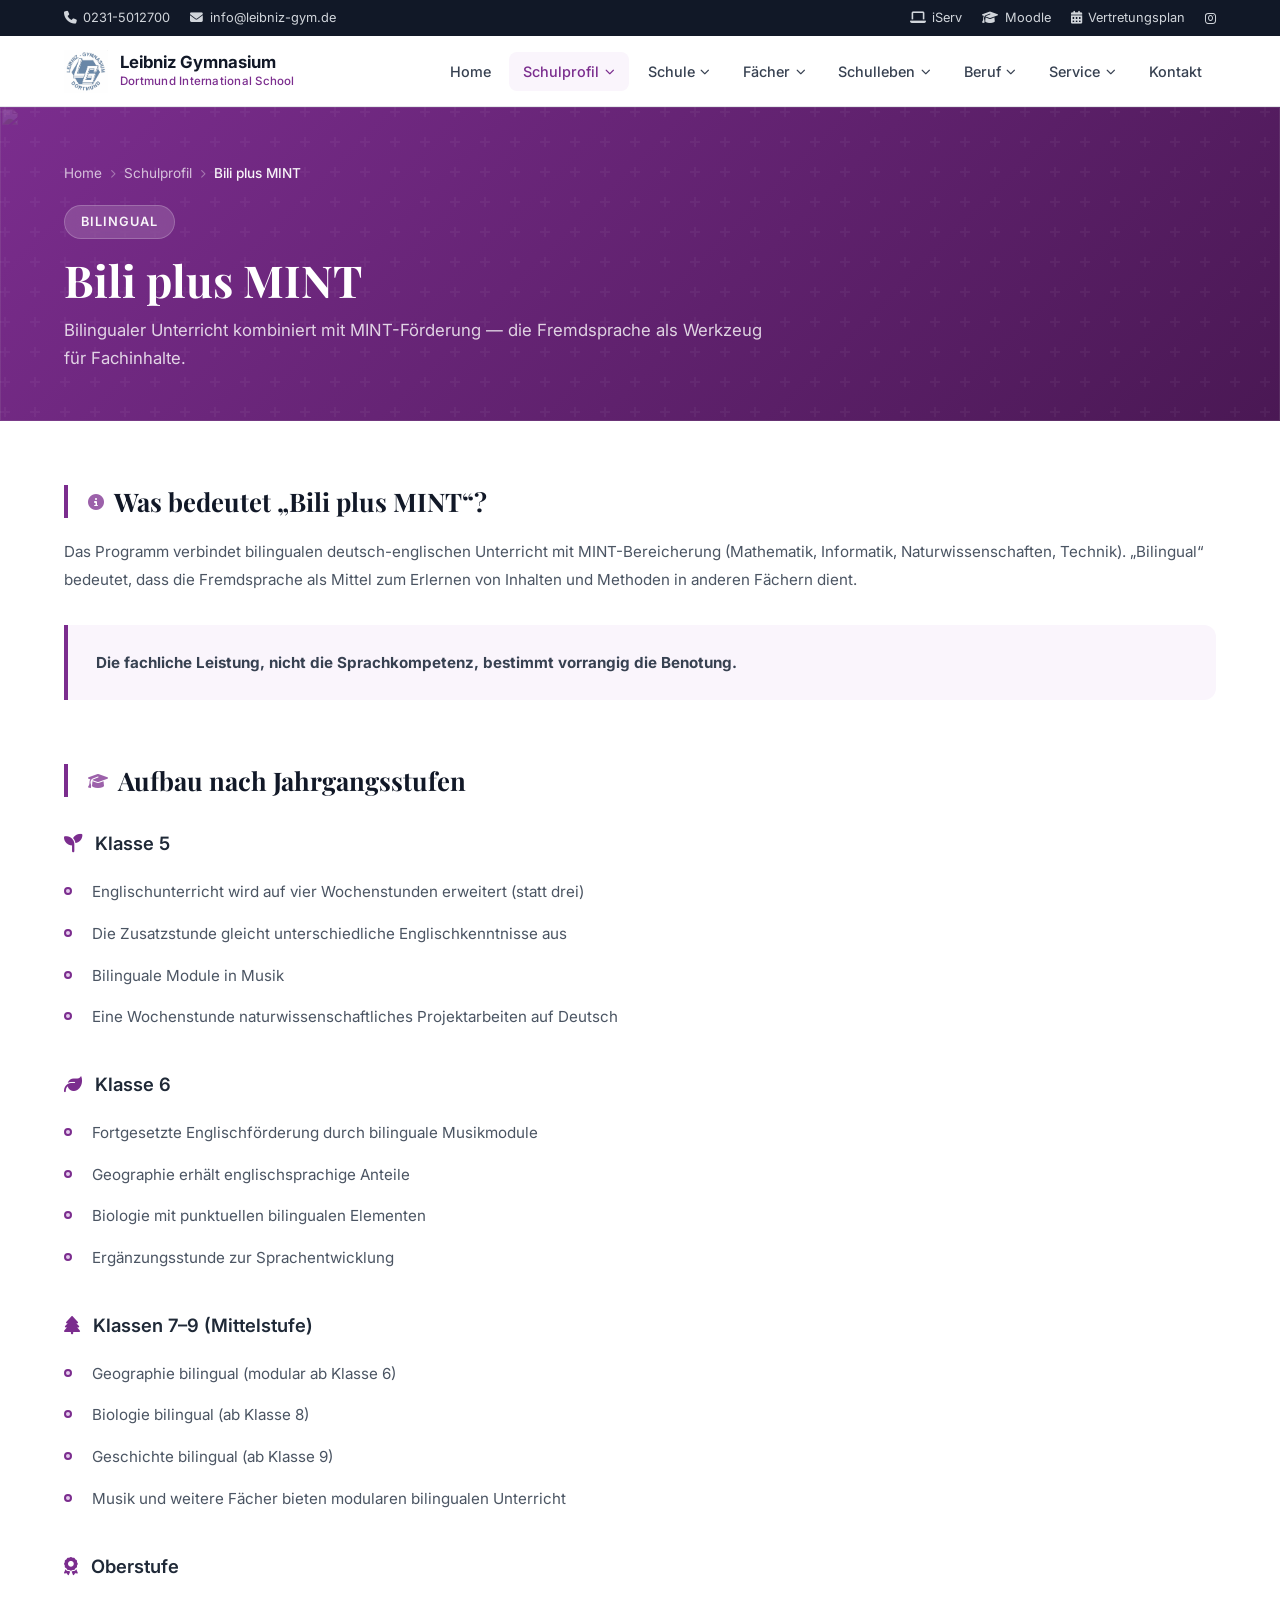
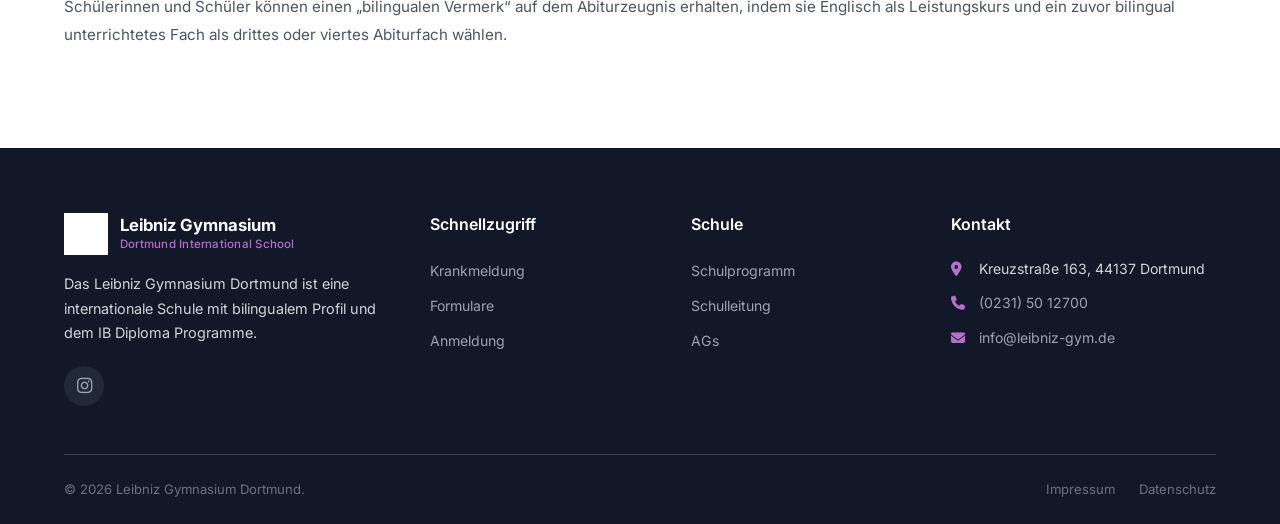
==== bili-mint.html @ 4b0d7f8d "Initial commit: Leibniz Gymnasium Dortmund website Complete school website with 12 pages, responsive" ====
<!DOCTYPE html>
<html lang="de">
<head>
    <meta charset="UTF-8">
    <meta name="viewport" content="width=device-width, initial-scale=1.0">
    <title>Bili plus MINT - Leibniz Gymnasium Dortmund</title>
    <link rel="preconnect" href="https://fonts.googleapis.com">
    <link rel="preconnect" href="https://fonts.gstatic.com" crossorigin>
    <link href="https://fonts.googleapis.com/css2?family=Inter:wght@300;400;500;600;700;800&family=Playfair+Display:wght@700&display=swap" rel="stylesheet">
    <link rel="stylesheet" href="https://cdnjs.cloudflare.com/ajax/libs/font-awesome/6.5.1/css/all.min.css">
    <link rel="stylesheet" href="css/style.css">
</head>
<body>
    <div class="top-bar"><div class="container"><div class="top-bar-content"><div class="top-bar-left"><a href="tel:02315012700"><i class="fas fa-phone"></i> 0231-5012700</a><a href="mailto:info@leibniz-gym.de"><i class="fas fa-envelope"></i> info@leibniz-gym.de</a></div><div class="top-bar-right"><a href="#" title="iServ"><i class="fas fa-laptop"></i> iServ</a><a href="#" title="Moodle"><i class="fas fa-graduation-cap"></i> Moodle</a><a href="#" title="Vertretungsplan"><i class="fas fa-calendar-alt"></i> Vertretungsplan</a><a href="https://www.instagram.com/leibnizgymdo/" target="_blank" title="Instagram"><i class="fab fa-instagram"></i></a></div></div></div></div>
    <header class="navbar" id="navbar"><div class="container"><div class="nav-content">
        <a href="index.html" class="logo"><img src="img/logo.png" alt="Leibniz Gymnasium Logo" class="logo-img"><div class="logo-text"><span class="logo-name">Leibniz Gymnasium</span><span class="logo-sub">Dortmund International School</span></div></a>
        <nav class="nav-menu" id="navMenu"><ul class="nav-list">
            <li class="nav-item"><a href="index.html" class="nav-link">Home</a></li>
            <li class="nav-item has-dropdown"><a href="schulprofil.html" class="nav-link active">Schulprofil <i class="fas fa-chevron-down"></i></a><ul class="dropdown"><li><a href="bili-mint.html">Bili plus MINT</a></li><li><a href="ib-diploma.html">IB Diploma Programme</a></li><li><a href="schulprofil.html#leitbild">Leitbild</a></li><li><a href="schulprofil.html#nawi">Naturwissenschaften</a></li></ul></li>
            <li class="nav-item has-dropdown"><a href="schule.html" class="nav-link">Schule <i class="fas fa-chevron-down"></i></a><ul class="dropdown"><li><a href="schule.html#erprobungsstufe">Erprobungsstufe</a></li><li><a href="schule.html#mittelstufe">Mittelstufe</a></li><li><a href="schule.html#oberstufe">Oberstufe</a></li><li><a href="schule.html#organisation">Organisation</a></li></ul></li>
            <li class="nav-item has-dropdown"><a href="unterrichtsfaecher.html" class="nav-link">F&auml;cher <i class="fas fa-chevron-down"></i></a><ul class="dropdown"><li><a href="unterrichtsfaecher.html#sprachen">Sprachen</a></li><li><a href="unterrichtsfaecher.html#nawi">MINT</a></li><li><a href="unterrichtsfaecher.html#gesellschaft">Gesellschaftswiss.</a></li><li><a href="unterrichtsfaecher.html#musisch">Musisch-k&uuml;nstlerisch</a></li><li><a href="unterrichtsfaecher.html#stundentafel">Wahlpflicht</a></li></ul></li>
            <li class="nav-item has-dropdown"><a href="schulleben.html" class="nav-link">Schulleben <i class="fas fa-chevron-down"></i></a><ul class="dropdown"><li><a href="schulleben.html#ags">AGs</a></li><li><a href="schulleben.html#theater">Theater</a></li><li><a href="schulleben.html#bigband">Bigband</a></li><li><a href="schulleben.html#austausch">Sch&uuml;leraustausch</a></li><li><a href="schulleben.html#mun">Model United Nations</a></li></ul></li>
            <li class="nav-item has-dropdown"><a href="berufsvorbereitung.html" class="nav-link">Beruf <i class="fas fa-chevron-down"></i></a><ul class="dropdown"><li><a href="berufsvorbereitung.html#potentialanalyse">Potentialanalyse</a></li><li><a href="berufsvorbereitung.html#praktikum">Praktikum</a></li><li><a href="berufsvorbereitung.html#studienberatung">Studienberatung</a></li></ul></li>
            <li class="nav-item has-dropdown"><a href="service.html" class="nav-link">Service <i class="fas fa-chevron-down"></i></a><ul class="dropdown"><li><a href="service.html#anmeldung">Anmeldung</a></li><li><a href="service.html#beratung">Beratung</a></li><li><a href="service.html#formulare">Formulare</a></li><li><a href="service.html#krankmeldung">Krankmeldung</a></li></ul></li>
            <li class="nav-item"><a href="kontakt.html" class="nav-link">Kontakt</a></li>
        </ul></nav>
        <button class="nav-toggle" id="navToggle" aria-label="Men&uuml; &ouml;ffnen"><span></span><span></span><span></span></button>
    </div></div></header>

    <section class="page-header">
        <div class="page-header-bg"><img src="img/school-lab.jpg" alt=""></div>
        <div class="container">
            <nav class="breadcrumb"><a href="index.html">Home</a><i class="fas fa-chevron-right sep"></i><a href="schulprofil.html">Schulprofil</a><i class="fas fa-chevron-right sep"></i><span class="current">Bili plus MINT</span></nav>
            <div class="page-header-content">
                <span class="section-tag">Bilingual</span>
                <h1 class="page-title">Bili plus MINT</h1>
                <p class="page-desc">Bilingualer Unterricht kombiniert mit MINT-F&ouml;rderung &mdash; die Fremdsprache als Werkzeug f&uuml;r Fachinhalte.</p>
            </div>
        </div>
    </section>

    <section class="page-content">
        <div class="container">
            <div class="content-section">
                <h2><i class="fas fa-info-circle"></i> Was bedeutet &bdquo;Bili plus MINT&ldquo;?</h2>
                <p>Das Programm verbindet bilingualen deutsch-englischen Unterricht mit MINT-Bereicherung (Mathematik, Informatik, Naturwissenschaften, Technik). &bdquo;Bilingual&ldquo; bedeutet, dass die Fremdsprache als Mittel zum Erlernen von Inhalten und Methoden in anderen F&auml;chern dient.</p>
                <div class="info-box">
                    <p><strong>Die fachliche Leistung, nicht die Sprachkompetenz, bestimmt vorrangig die Benotung.</strong></p>
                </div>
            </div>

            <div class="content-section">
                <h2><i class="fas fa-graduation-cap"></i> Aufbau nach Jahrgangsstufen</h2>

                <h3><i class="fas fa-seedling" style="color:var(--primary);margin-right:0.5rem;"></i> Klasse 5</h3>
                <ul>
                    <li>Englischunterricht wird auf vier Wochenstunden erweitert (statt drei)</li>
                    <li>Die Zusatzstunde gleicht unterschiedliche Englischkenntnisse aus</li>
                    <li>Bilinguale Module in Musik</li>
                    <li>Eine Wochenstunde naturwissenschaftliches Projektarbeiten auf Deutsch</li>
                </ul>

                <h3><i class="fas fa-leaf" style="color:var(--primary);margin-right:0.5rem;"></i> Klasse 6</h3>
                <ul>
                    <li>Fortgesetzte Englischf&ouml;rderung durch bilinguale Musikmodule</li>
                    <li>Geographie erh&auml;lt englischsprachige Anteile</li>
                    <li>Biologie mit punktuellen bilingualen Elementen</li>
                    <li>Erg&auml;nzungsstunde zur Sprachentwicklung</li>
                </ul>

                <h3><i class="fas fa-tree" style="color:var(--primary);margin-right:0.5rem;"></i> Klassen 7&ndash;9 (Mittelstufe)</h3>
                <ul>
                    <li>Geographie bilingual (modular ab Klasse 6)</li>
                    <li>Biologie bilingual (ab Klasse 8)</li>
                    <li>Geschichte bilingual (ab Klasse 9)</li>
                    <li>Musik und weitere F&auml;cher bieten modularen bilingualen Unterricht</li>
                </ul>

                <h3><i class="fas fa-award" style="color:var(--primary);margin-right:0.5rem;"></i> Oberstufe</h3>
                <p>Sch&uuml;lerinnen und Sch&uuml;ler k&ouml;nnen einen &bdquo;bilingualen Vermerk&ldquo; auf dem Abiturzeugnis erhalten, indem sie Englisch als Leistungskurs und ein zuvor bilingual unterrichtetes Fach als drittes oder viertes Abiturfach w&auml;hlen.</p>
            </div>
        </div>
    </section>

    <footer class="footer"><div class="container"><div class="footer-grid">
        <div class="footer-about"><div class="footer-logo"><img src="img/logo.png" alt="Leibniz Gymnasium Logo" class="logo-img"><div class="logo-text"><span class="logo-name">Leibniz Gymnasium</span><span class="logo-sub">Dortmund International School</span></div></div><p>Das Leibniz Gymnasium Dortmund ist eine internationale Schule mit bilingualem Profil und dem IB Diploma Programme.</p><div class="footer-social"><a href="https://www.instagram.com/leibnizgymdo/" target="_blank" aria-label="Instagram"><i class="fab fa-instagram"></i></a></div></div>
        <div class="footer-links"><h4>Schnellzugriff</h4><ul><li><a href="service.html#krankmeldung">Krankmeldung</a></li><li><a href="service.html#formulare">Formulare</a></li><li><a href="service.html#anmeldung">Anmeldung</a></li></ul></div>
        <div class="footer-links"><h4>Schule</h4><ul><li><a href="schulprofil.html">Schulprogramm</a></li><li><a href="kontakt.html#schulleitung">Schulleitung</a></li><li><a href="schulleben.html#ags">AGs</a></li></ul></div>
        <div class="footer-contact"><h4>Kontakt</h4><ul><li><i class="fas fa-map-marker-alt"></i> Kreuzstra&szlig;e 163, 44137 Dortmund</li><li><i class="fas fa-phone"></i> <a href="tel:02315012700">(0231) 50 12700</a></li><li><i class="fas fa-envelope"></i> <a href="mailto:info@leibniz-gym.de">info@leibniz-gym.de</a></li></ul></div>
    </div><div class="footer-bottom"><p>&copy; 2026 Leibniz Gymnasium Dortmund.</p><div class="footer-legal"><a href="impressum.html">Impressum</a><a href="datenschutz.html">Datenschutz</a></div></div></div></footer>
    <script src="js/script.js"></script>
</body>
</html>
---- css/style.css ----
/* =============================================
   Leibniz Gymnasium - Modern School Website
   Color Scheme: Corporate Purple / Blue-Gray
   ============================================= */

/* --- CSS Custom Properties --- */
:root {
    /* Corporate Purple Scale */
    --green-50: #faf5fc;
    --green-100: #f3e8f7;
    --green-200: #e5ccee;
    --green-300: #d1a3e0;
    --green-400: #b56ecc;
    --green-500: #9b3db5;
    --green-600: #7b2d8e;
    --green-700: #6b2478;
    --green-800: #5a1f65;
    --green-900: #4a1854;
    --green-950: #2e0d35;

    --primary: #7b2d8e;
    --primary-dark: #6b2478;
    --primary-light: #9b3db5;
    --primary-50: #faf5fc;

    --gray-50: #f9fafb;
    --gray-100: #f3f4f6;
    --gray-200: #e5e7eb;
    --gray-300: #d1d5db;
    --gray-400: #9ca3af;
    --gray-500: #6b7280;
    --gray-600: #4b5563;
    --gray-700: #374151;
    --gray-800: #1f2937;
    --gray-900: #111827;

    --white: #ffffff;
    --shadow-sm: 0 1px 2px rgba(0, 0, 0, 0.05);
    --shadow: 0 1px 3px rgba(0, 0, 0, 0.1), 0 1px 2px rgba(0, 0, 0, 0.06);
    --shadow-md: 0 4px 6px -1px rgba(0, 0, 0, 0.1), 0 2px 4px -1px rgba(0, 0, 0, 0.06);
    --shadow-lg: 0 10px 15px -3px rgba(0, 0, 0, 0.1), 0 4px 6px -2px rgba(0, 0, 0, 0.05);
    --shadow-xl: 0 20px 25px -5px rgba(0, 0, 0, 0.1), 0 10px 10px -5px rgba(0, 0, 0, 0.04);

    --radius: 0.5rem;
    --radius-lg: 0.75rem;
    --radius-xl: 1rem;
    --radius-2xl: 1.5rem;

    --transition: 0.3s cubic-bezier(0.4, 0, 0.2, 1);
}

/* --- Reset & Base --- */
*,
*::before,
*::after {
    margin: 0;
    padding: 0;
    box-sizing: border-box;
}

html {
    scroll-behavior: smooth;
    font-size: 16px;
}

body {
    font-family: 'Inter', -apple-system, BlinkMacSystemFont, 'Segoe UI', sans-serif;
    color: var(--gray-800);
    line-height: 1.6;
    background: var(--white);
    overflow-x: hidden;
}

a {
    text-decoration: none;
    color: inherit;
    transition: color var(--transition);
}

ul {
    list-style: none;
}

img {
    max-width: 100%;
    display: block;
}

.container {
    max-width: 1200px;
    margin: 0 auto;
    padding: 0 1.5rem;
}

/* --- Buttons --- */
.btn {
    display: inline-flex;
    align-items: center;
    gap: 0.5rem;
    padding: 0.75rem 1.75rem;
    border-radius: 50px;
    font-weight: 600;
    font-size: 0.95rem;
    border: 2px solid transparent;
    cursor: pointer;
    transition: all var(--transition);
    white-space: nowrap;
}

.btn-primary {
    background: var(--primary);
    color: var(--white);
    border-color: var(--primary);
}

.btn-primary:hover {
    background: var(--primary-dark);
    border-color: var(--primary-dark);
    transform: translateY(-2px);
    box-shadow: var(--shadow-lg);
}

.btn-secondary {
    background: var(--white);
    color: var(--primary);
    border-color: var(--primary);
}

.btn-secondary:hover {
    background: var(--primary);
    color: var(--white);
    transform: translateY(-2px);
}

.btn-outline {
    background: transparent;
    color: var(--white);
    border-color: var(--white);
}

.btn-outline:hover {
    background: var(--white);
    color: var(--primary-dark);
    transform: translateY(-2px);
}

.btn-white {
    background: var(--white);
    color: var(--primary-dark);
    border-color: var(--white);
}

.btn-white:hover {
    background: transparent;
    color: var(--white);
    transform: translateY(-2px);
}

.btn-outline-white {
    background: transparent;
    color: var(--white);
    border-color: rgba(255, 255, 255, 0.5);
}

.btn-outline-white:hover {
    border-color: var(--white);
    background: rgba(255, 255, 255, 0.1);
    transform: translateY(-2px);
}

.btn-sm {
    padding: 0.5rem 1.25rem;
    font-size: 0.85rem;
}

/* --- Top Bar --- */
.top-bar {
    background: var(--gray-900);
    color: var(--gray-300);
    font-size: 0.8rem;
    padding: 0.5rem 0;
}

.top-bar-content {
    display: flex;
    justify-content: space-between;
    align-items: center;
}

.top-bar-left,
.top-bar-right {
    display: flex;
    align-items: center;
    gap: 1.25rem;
}

.top-bar a {
    color: var(--gray-300);
    display: flex;
    align-items: center;
    gap: 0.4rem;
    transition: color var(--transition);
}

.top-bar a:hover {
    color: var(--green-400);
}

/* --- Navbar --- */
.navbar {
    position: sticky;
    top: 0;
    z-index: 1000;
    background: rgba(255, 255, 255, 0.95);
    backdrop-filter: blur(20px);
    -webkit-backdrop-filter: blur(20px);
    border-bottom: 1px solid var(--gray-200);
    transition: all var(--transition);
}

.navbar.scrolled {
    box-shadow: var(--shadow-md);
}

.nav-content {
    display: flex;
    align-items: center;
    justify-content: space-between;
    height: 70px;
}

/* Logo */
.logo {
    display: flex;
    align-items: center;
    gap: 0.75rem;
}

.logo-img {
    width: 44px;
    height: 44px;
    object-fit: contain;
}

.logo-icon {
    width: 44px;
    height: 44px;
    background: linear-gradient(135deg, var(--primary), var(--green-700));
    color: var(--white);
    border-radius: var(--radius);
    display: flex;
    align-items: center;
    justify-content: center;
    font-weight: 800;
    font-size: 1.1rem;
    letter-spacing: -0.5px;
}

.logo-text {
    display: flex;
    flex-direction: column;
}

.logo-name {
    font-weight: 700;
    font-size: 1.05rem;
    color: var(--gray-900);
    line-height: 1.2;
}

.logo-sub {
    font-size: 0.72rem;
    color: var(--primary);
    font-weight: 500;
    letter-spacing: 0.02em;
}

/* Nav Menu */
.nav-list {
    display: flex;
    align-items: center;
    gap: 0.25rem;
}

.nav-link {
    padding: 0.5rem 0.9rem;
    font-size: 0.9rem;
    font-weight: 500;
    color: var(--gray-700);
    border-radius: var(--radius);
    display: flex;
    align-items: center;
    gap: 0.35rem;
    transition: all var(--transition);
}

.nav-link:hover,
.nav-link.active {
    color: var(--primary);
    background: var(--green-50);
}

.nav-link i {
    font-size: 0.6rem;
    transition: transform var(--transition);
}

/* Dropdown */
.has-dropdown {
    position: relative;
}

.dropdown {
    position: absolute;
    top: 100%;
    left: 0;
    min-width: 220px;
    background: var(--white);
    border-radius: var(--radius-lg);
    box-shadow: var(--shadow-xl);
    border: 1px solid var(--gray-100);
    padding: 0.5rem;
    opacity: 0;
    visibility: hidden;
    transform: translateY(10px);
    transition: all var(--transition);
}

.has-dropdown:hover .dropdown {
    opacity: 1;
    visibility: visible;
    transform: translateY(0);
}

.has-dropdown:hover .nav-link i {
    transform: rotate(180deg);
}

.dropdown li a {
    display: block;
    padding: 0.6rem 1rem;
    font-size: 0.88rem;
    color: var(--gray-600);
    border-radius: var(--radius);
    transition: all var(--transition);
}

.dropdown li a:hover {
    background: var(--green-50);
    color: var(--primary);
    padding-left: 1.25rem;
}

/* Mobile Toggle */
.nav-toggle {
    display: none;
    flex-direction: column;
    gap: 5px;
    background: none;
    border: none;
    cursor: pointer;
    padding: 0.5rem;
}

.nav-toggle span {
    width: 24px;
    height: 2px;
    background: var(--gray-700);
    border-radius: 2px;
    transition: all var(--transition);
}

.nav-toggle.active span:nth-child(1) {
    transform: rotate(45deg) translate(5px, 5px);
}

.nav-toggle.active span:nth-child(2) {
    opacity: 0;
}

.nav-toggle.active span:nth-child(3) {
    transform: rotate(-45deg) translate(5px, -5px);
}

/* --- Hero Section --- */
.hero {
    position: relative;
    min-height: auto;
    padding: 3.5rem 0 4.5rem;
    display: flex;
    align-items: center;
    overflow: hidden;
}

.hero-bg {
    position: absolute;
    inset: 0;
    background: #1f2937;
    z-index: 0;
}

.hero-bg-img {
    width: 100%;
    height: 100%;
    object-fit: cover;
    opacity: 0.3;
}

.hero-bg::before {
    content: '';
    position: absolute;
    inset: 0;
    background: url("data:image/svg+xml,%3Csvg width='60' height='60' viewBox='0 0 60 60' xmlns='http://www.w3.org/2000/svg'%3E%3Cg fill='none' fill-rule='evenodd'%3E%3Cg fill='%23ffffff' fill-opacity='0.03'%3E%3Cpath d='M36 34v-4h-2v4h-4v2h4v4h2v-4h4v-2h-4zm0-30V0h-2v4h-4v2h4v4h2V6h4V4h-4zM6 34v-4H4v4H0v2h4v4h2v-4h4v-2H6zM6 4V0H4v4H0v2h4v4h2V6h4V4H6z'/%3E%3C/g%3E%3C/g%3E%3C/svg%3E");
}

.hero-overlay {
    position: absolute;
    inset: 0;
    background: radial-gradient(circle at 30% 50%, transparent 0%, rgba(0, 0, 0, 0.2) 100%);
    z-index: 1;
}

.hero .container {
    position: relative;
    z-index: 2;
}

.hero-content {
    max-width: 700px;
    color: var(--white);
}

.hero-badge {
    display: inline-block;
    background: rgba(255, 255, 255, 0.15);
    backdrop-filter: blur(10px);
    border: 1px solid rgba(255, 255, 255, 0.2);
    padding: 0.3rem 1rem;
    border-radius: 50px;
    font-size: 0.8rem;
    font-weight: 500;
    margin-bottom: 1rem;
    letter-spacing: 0.05em;
}

.hero-title {
    font-family: 'Playfair Display', serif;
    font-size: clamp(2rem, 4.5vw, 3rem);
    font-weight: 700;
    line-height: 1.15;
    margin-bottom: 0.75rem;
}

.hero-title span {
    color: var(--green-300);
    opacity: 0.9;
}

.hero-subtitle {
    font-size: 1rem;
    line-height: 1.6;
    color: rgba(255, 255, 255, 0.85);
    margin-bottom: 1.5rem;
    max-width: 550px;
}

.hero-buttons {
    display: flex;
    gap: 1rem;
    flex-wrap: wrap;
}

.hero-scroll {
    display: none;
}

/* --- Features Section --- */
.features {
    padding: 3rem 0 4rem;
    margin-top: -2rem;
    position: relative;
    z-index: 3;
}

.features-grid {
    display: grid;
    grid-template-columns: repeat(4, 1fr);
    gap: 1.5rem;
}

.feature-card {
    background: var(--white);
    padding: 2rem 1.5rem;
    border-radius: var(--radius-xl);
    box-shadow: var(--shadow-lg);
    border: 1px solid var(--gray-100);
    transition: all var(--transition);
    position: relative;
    overflow: hidden;
}

.feature-card::before {
    content: '';
    position: absolute;
    top: 0;
    left: 0;
    right: 0;
    height: 3px;
    background: linear-gradient(90deg, var(--primary), var(--green-400));
    transform: scaleX(0);
    transition: transform var(--transition);
}

.feature-card:hover {
    transform: translateY(-6px);
    box-shadow: var(--shadow-xl);
}

.feature-card:hover::before {
    transform: scaleX(1);
}

.feature-icon {
    width: 56px;
    height: 56px;
    background: var(--green-50);
    color: var(--primary);
    border-radius: var(--radius-lg);
    display: flex;
    align-items: center;
    justify-content: center;
    font-size: 1.4rem;
    margin-bottom: 1.25rem;
    transition: all var(--transition);
}

.feature-card:hover .feature-icon {
    background: var(--primary);
    color: var(--white);
}

.feature-card h3 {
    font-size: 1.05rem;
    font-weight: 700;
    margin-bottom: 0.5rem;
    color: var(--gray-900);
}

.feature-card p {
    font-size: 0.88rem;
    color: var(--gray-500);
    line-height: 1.6;
    margin-bottom: 1rem;
}

.feature-link {
    font-size: 0.85rem;
    font-weight: 600;
    color: var(--primary);
    display: inline-flex;
    align-items: center;
    gap: 0.4rem;
}

.feature-link:hover {
    gap: 0.7rem;
}

/* --- Section Styles --- */
.section-tag {
    display: inline-block;
    background: var(--green-50);
    color: var(--primary);
    padding: 0.35rem 1rem;
    border-radius: 50px;
    font-size: 0.8rem;
    font-weight: 600;
    text-transform: uppercase;
    letter-spacing: 0.08em;
    margin-bottom: 1rem;
}

.section-title {
    font-family: 'Playfair Display', serif;
    font-size: clamp(1.75rem, 3vw, 2.5rem);
    font-weight: 700;
    color: var(--gray-900);
    margin-bottom: 1rem;
    line-height: 1.2;
}

.section-desc {
    font-size: 1.05rem;
    color: var(--gray-500);
    max-width: 550px;
}

.section-header {
    text-align: center;
    margin-bottom: 3rem;
}

.section-header .section-desc {
    margin: 0 auto;
}

/* --- About Section --- */
.about {
    padding: 6rem 0;
    background: var(--gray-50);
}

.about-grid {
    display: grid;
    grid-template-columns: 1fr 1fr;
    gap: 4rem;
    align-items: center;
}

.about-content p {
    color: var(--gray-600);
    margin-bottom: 1rem;
    line-height: 1.75;
}

.about-stats {
    display: flex;
    gap: 2.5rem;
    margin: 2rem 0;
    padding: 1.5rem 0;
    border-top: 1px solid var(--gray-200);
    border-bottom: 1px solid var(--gray-200);
}

.stat {
    display: flex;
    flex-direction: column;
}

.stat-number {
    font-size: 2rem;
    font-weight: 800;
    color: var(--primary);
    line-height: 1;
}

.stat-label {
    font-size: 0.82rem;
    color: var(--gray-500);
    margin-top: 0.25rem;
}

.about-image {
    position: relative;
}

.about-img {
    width: 100%;
    border-radius: var(--radius-xl);
    object-fit: cover;
    aspect-ratio: 4/3;
    box-shadow: var(--shadow-lg);
}

/* --- News Section --- */
.news {
    padding: 6rem 0;
}

.news-grid {
    display: grid;
    grid-template-columns: 1fr 1fr;
    gap: 1.5rem;
}

.news-card {
    background: var(--white);
    border-radius: var(--radius-xl);
    overflow: hidden;
    border: 1px solid var(--gray-200);
    transition: all var(--transition);
    display: flex;
    flex-direction: column;
}

.news-card:hover {
    transform: translateY(-4px);
    box-shadow: var(--shadow-lg);
    border-color: var(--green-200);
}

.news-card-featured {
    grid-column: 1 / -1;
    display: grid;
    grid-template-columns: 1fr 1fr;
}

.news-card-featured .news-image {
    height: 100%;
    min-height: 280px;
}

.news-image {
    position: relative;
    height: 200px;
    overflow: hidden;
}

.news-image img {
    width: 100%;
    height: 100%;
    object-fit: cover;
}

.news-badge {
    position: absolute;
    top: 1rem;
    left: 1rem;
    background: var(--primary);
    color: var(--white);
    padding: 0.25rem 0.75rem;
    border-radius: 50px;
    font-size: 0.75rem;
    font-weight: 600;
}

.news-body {
    padding: 1.5rem;
    display: flex;
    flex-direction: column;
    flex: 1;
}

.news-meta {
    display: flex;
    gap: 1rem;
    margin-bottom: 0.75rem;
}

.news-meta span {
    font-size: 0.8rem;
    color: var(--gray-400);
    display: flex;
    align-items: center;
    gap: 0.35rem;
}

.news-card h3 {
    font-size: 1.15rem;
    font-weight: 700;
    color: var(--gray-900);
    margin-bottom: 0.5rem;
}

.news-card p {
    font-size: 0.9rem;
    color: var(--gray-500);
    line-height: 1.65;
    flex: 1;
}

.news-link {
    display: inline-flex;
    align-items: center;
    gap: 0.4rem;
    font-size: 0.85rem;
    font-weight: 600;
    color: var(--primary);
    margin-top: 1rem;
}

.news-link:hover {
    gap: 0.7rem;
}

.news-more {
    text-align: center;
    margin-top: 2.5rem;
}

/* --- Calendar Section --- */
.calendar {
    padding: 6rem 0;
    background: var(--gray-50);
}

.calendar-grid {
    display: grid;
    grid-template-columns: 1fr 2fr;
    gap: 4rem;
    align-items: start;
}

.events-list {
    display: flex;
    flex-direction: column;
    gap: 1rem;
}

.event-item {
    display: flex;
    gap: 1.25rem;
    align-items: center;
    background: var(--white);
    padding: 1.25rem 1.5rem;
    border-radius: var(--radius-lg);
    border: 1px solid var(--gray-200);
    transition: all var(--transition);
}

.event-item:hover {
    border-color: var(--green-300);
    box-shadow: var(--shadow-md);
    transform: translateX(4px);
}

.event-date {
    display: flex;
    flex-direction: column;
    align-items: center;
    min-width: 56px;
    padding: 0.5rem;
    background: var(--green-50);
    border-radius: var(--radius);
}

.event-day {
    font-size: 1.5rem;
    font-weight: 800;
    color: var(--primary);
    line-height: 1;
}

.event-month {
    font-size: 0.75rem;
    font-weight: 600;
    color: var(--green-600);
    text-transform: uppercase;
    letter-spacing: 0.05em;
}

.event-info h4 {
    font-size: 1rem;
    font-weight: 600;
    color: var(--gray-900);
    margin-bottom: 0.2rem;
}

.event-info p {
    font-size: 0.85rem;
    color: var(--gray-500);
    display: flex;
    align-items: center;
    gap: 0.35rem;
}

/* --- CTA Section --- */
.cta {
    padding: 5rem 0;
    background: linear-gradient(135deg, #1f2937, #374151);
    position: relative;
    overflow: hidden;
}

.cta::before {
    content: '';
    position: absolute;
    inset: 0;
    background: url("data:image/svg+xml,%3Csvg width='60' height='60' viewBox='0 0 60 60' xmlns='http://www.w3.org/2000/svg'%3E%3Cg fill='none' fill-rule='evenodd'%3E%3Cg fill='%23ffffff' fill-opacity='0.05'%3E%3Cpath d='M36 34v-4h-2v4h-4v2h4v4h2v-4h4v-2h-4zm0-30V0h-2v4h-4v2h4v4h2V6h4V4h-4zM6 34v-4H4v4H0v2h4v4h2v-4h4v-2H6zM6 4V0H4v4H0v2h4v4h2V6h4V4H6z'/%3E%3C/g%3E%3C/g%3E%3C/svg%3E");
}

.cta-content {
    position: relative;
    text-align: center;
    color: var(--white);
    max-width: 650px;
    margin: 0 auto;
}

.cta-content h2 {
    font-family: 'Playfair Display', serif;
    font-size: clamp(1.75rem, 3vw, 2.25rem);
    margin-bottom: 1rem;
}

.cta-content p {
    font-size: 1.05rem;
    color: rgba(255, 255, 255, 0.85);
    margin-bottom: 2rem;
    line-height: 1.7;
}

.cta-buttons {
    display: flex;
    gap: 1rem;
    justify-content: center;
    flex-wrap: wrap;
}

/* --- Footer --- */
.footer {
    background: var(--gray-900);
    color: var(--gray-300);
    padding: 4rem 0 0;
}

.footer-grid {
    display: grid;
    grid-template-columns: 1.5fr 1fr 1fr 1.25fr;
    gap: 3rem;
    padding-bottom: 3rem;
    border-bottom: 1px solid var(--gray-700);
}

.footer-logo {
    display: flex;
    align-items: center;
    gap: 0.75rem;
    margin-bottom: 1rem;
}

.footer-logo .logo-img {
    width: 44px;
    height: 44px;
    object-fit: contain;
    filter: brightness(0) invert(1);
}

.footer-logo .logo-icon {
    background: linear-gradient(135deg, var(--green-500), var(--green-700));
}

.footer-logo .logo-name {
    color: var(--white);
}

.footer-logo .logo-sub {
    color: var(--green-400);
}

.footer-about p {
    font-size: 0.9rem;
    line-height: 1.7;
    margin-bottom: 1.25rem;
}

.footer-social {
    display: flex;
    gap: 0.75rem;
}

.footer-social a {
    width: 40px;
    height: 40px;
    background: var(--gray-800);
    border-radius: 50%;
    display: flex;
    align-items: center;
    justify-content: center;
    font-size: 1.1rem;
    color: var(--gray-400);
    transition: all var(--transition);
}

.footer-social a:hover {
    background: var(--primary);
    color: var(--white);
    transform: translateY(-3px);
}

.footer-links h4,
.footer-contact h4 {
    color: var(--white);
    font-size: 1rem;
    font-weight: 600;
    margin-bottom: 1.25rem;
}

.footer-links ul {
    display: flex;
    flex-direction: column;
    gap: 0.6rem;
}

.footer-links a {
    font-size: 0.88rem;
    color: var(--gray-400);
    transition: all var(--transition);
}

.footer-links a:hover {
    color: var(--green-400);
    padding-left: 0.25rem;
}

.footer-contact ul {
    display: flex;
    flex-direction: column;
    gap: 0.75rem;
}

.footer-contact li {
    display: flex;
    align-items: center;
    gap: 0.75rem;
    font-size: 0.88rem;
}

.footer-contact li i {
    color: var(--green-400);
    width: 16px;
}

.footer-contact a {
    color: var(--gray-400);
}

.footer-contact a:hover {
    color: var(--green-400);
}

.footer-bottom {
    display: flex;
    justify-content: space-between;
    align-items: center;
    padding: 1.5rem 0;
    font-size: 0.82rem;
    color: var(--gray-500);
}

.footer-legal {
    display: flex;
    gap: 1.5rem;
}

.footer-legal a {
    color: var(--gray-500);
}

.footer-legal a:hover {
    color: var(--green-400);
}

/* --- Breadcrumbs --- */
.breadcrumb {
    display: flex;
    align-items: center;
    gap: 0.5rem;
    font-size: 0.85rem;
    margin-bottom: 1.25rem;
    flex-wrap: wrap;
}

.breadcrumb a {
    color: rgba(255, 255, 255, 0.7);
    transition: color var(--transition);
}

.breadcrumb a:hover {
    color: var(--white);
}

.breadcrumb .sep {
    color: rgba(255, 255, 255, 0.35);
    font-size: 0.55rem;
}

.breadcrumb .current {
    color: rgba(255, 255, 255, 0.95);
    font-weight: 500;
}

/* --- Sub-Page Header (Hero) --- */
.page-header {
    background: linear-gradient(135deg, var(--primary) 0%, var(--green-900) 100%);
    padding: 3.5rem 0 3rem;
    position: relative;
    overflow: hidden;
}

.page-header::after {
    content: '';
    position: absolute;
    inset: 0;
    background: url("data:image/svg+xml,%3Csvg width='60' height='60' viewBox='0 0 60 60' xmlns='http://www.w3.org/2000/svg'%3E%3Cg fill='none' fill-rule='evenodd'%3E%3Cg fill='%23ffffff' fill-opacity='0.04'%3E%3Cpath d='M36 34v-4h-2v4h-4v2h4v4h2v-4h4v-2h-4zm0-30V0h-2v4h-4v2h4v4h2V6h4V4h-4zM6 34v-4H4v4H0v2h4v4h2v-4h4v-2H6zM6 4V0H4v4H0v2h4v4h2V6h4V4H6z'/%3E%3C/g%3E%3C/g%3E%3C/svg%3E");
    z-index: 1;
    pointer-events: none;
}

.page-header-bg {
    position: absolute;
    inset: 0;
    z-index: 0;
}

.page-header-bg img {
    width: 100%;
    height: 100%;
    object-fit: cover;
    opacity: 0.12;
}

.page-header .container {
    position: relative;
    z-index: 2;
}

.page-header .section-tag {
    background: rgba(255, 255, 255, 0.15);
    color: rgba(255, 255, 255, 0.95);
    backdrop-filter: blur(10px);
    border: 1px solid rgba(255, 255, 255, 0.2);
}

.page-header-content {
    max-width: 700px;
}

.page-title {
    font-family: 'Playfair Display', serif;
    font-size: clamp(2rem, 4vw, 2.75rem);
    font-weight: 700;
    color: var(--white);
    margin-bottom: 0.75rem;
    line-height: 1.15;
}

.page-desc {
    font-size: 1.05rem;
    color: rgba(255, 255, 255, 0.8);
    line-height: 1.65;
}

/* --- Page Content --- */
.page-content {
    padding: 4rem 0 5rem;
}

/* --- Content Sections --- */
.content-section {
    margin-bottom: 4rem;
    scroll-margin-top: 90px;
}

.content-section:last-child {
    margin-bottom: 0;
}

.content-section h2 {
    font-family: 'Playfair Display', serif;
    font-size: 1.6rem;
    font-weight: 700;
    color: var(--gray-900);
    margin-bottom: 1.25rem;
    padding-left: 1.25rem;
    border-left: 4px solid var(--primary);
    display: flex;
    align-items: center;
    gap: 0.6rem;
    line-height: 1.3;
}

.content-section h2 i {
    color: var(--primary);
    font-size: 1rem;
    opacity: 0.75;
}

.content-section h3 {
    font-size: 1.15rem;
    font-weight: 600;
    color: var(--gray-800);
    margin: 2rem 0 0.75rem;
}

.content-section p {
    color: var(--gray-600);
    line-height: 1.8;
    margin-bottom: 1.25rem;
    font-size: 0.95rem;
}

.content-section ul {
    list-style: none;
    padding: 0;
    margin-bottom: 1.25rem;
}

.content-section ul li {
    padding: 0.5rem 0 0.5rem 1.75rem;
    position: relative;
    color: var(--gray-600);
    line-height: 1.7;
    font-size: 0.95rem;
}

.content-section ul li::before {
    content: '';
    position: absolute;
    left: 0;
    top: 1rem;
    width: 8px;
    height: 8px;
    background: var(--green-200);
    border: 2px solid var(--primary);
    border-radius: 50%;
}

/* --- Content Grid --- */
.content-grid {
    display: grid;
    grid-template-columns: repeat(auto-fit, minmax(280px, 1fr));
    gap: 1.5rem;
    margin-top: 1.75rem;
}

/* --- Content Cards --- */
.content-card {
    background: var(--white);
    padding: 2rem 1.75rem;
    border-radius: var(--radius-xl);
    border: 1px solid var(--gray-200);
    transition: all var(--transition);
    position: relative;
    overflow: hidden;
}

.content-card::before {
    content: '';
    position: absolute;
    top: 0;
    left: 0;
    right: 0;
    height: 3px;
    background: linear-gradient(90deg, var(--primary), var(--green-400));
    transform: scaleX(0);
    transform-origin: left;
    transition: transform var(--transition);
}

.content-card:hover {
    border-color: var(--green-200);
    box-shadow: var(--shadow-lg);
    transform: translateY(-4px);
}

.content-card:hover::before {
    transform: scaleX(1);
}

.content-card h3 {
    margin-top: 0.5rem;
    font-size: 1.1rem;
}

.content-card i {
    color: var(--primary);
    font-size: 1.5rem;
    margin-bottom: 0.5rem;
    display: block;
}

.content-card p {
    font-size: 0.9rem;
    color: var(--gray-500);
    margin-bottom: 0;
    line-height: 1.65;
}

/* --- Info Box --- */
.info-box {
    background: var(--primary-50);
    border-left: 4px solid var(--primary);
    padding: 1.5rem 1.75rem;
    border-radius: 0 var(--radius-lg) var(--radius-lg) 0;
    margin: 2rem 0;
}

.info-box p {
    color: var(--gray-700);
    margin-bottom: 0;
    font-size: 0.95rem;
}

/* --- Contact --- */
.contact-grid {
    display: grid;
    grid-template-columns: 1fr 1fr;
    gap: 1.5rem;
    margin-top: 1.75rem;
}

.contact-info-item {
    display: flex;
    gap: 1.25rem;
    align-items: flex-start;
    padding: 1.5rem;
    background: var(--white);
    border-radius: var(--radius-xl);
    border: 1px solid var(--gray-200);
    transition: all var(--transition);
}

.contact-info-item:hover {
    border-color: var(--green-200);
    box-shadow: var(--shadow-md);
}

.contact-info-item i {
    color: var(--primary);
    font-size: 1.25rem;
    margin-top: 0.15rem;
    width: 24px;
    text-align: center;
    flex-shrink: 0;
}

.contact-info-item h4 {
    font-size: 0.95rem;
    font-weight: 600;
    color: var(--gray-800);
    margin-bottom: 0.25rem;
}

.contact-info-item p {
    font-size: 0.9rem;
    color: var(--gray-600);
    margin-bottom: 0;
}

/* --- Contact Form --- */
.contact-form {
    margin-top: 2rem;
}

.form-group {
    margin-bottom: 1.5rem;
}

.form-group label {
    display: block;
    font-size: 0.88rem;
    font-weight: 600;
    color: var(--gray-700);
    margin-bottom: 0.5rem;
}

.form-group input,
.form-group textarea,
.form-group select {
    width: 100%;
    padding: 0.85rem 1.25rem;
    border: 1px solid var(--gray-300);
    border-radius: var(--radius-lg);
    font-family: 'Inter', sans-serif;
    font-size: 0.9rem;
    color: var(--gray-800);
    background: var(--white);
    transition: all var(--transition);
}

.form-group input:focus,
.form-group textarea:focus {
    outline: none;
    border-color: var(--primary);
    box-shadow: 0 0 0 4px rgba(123, 45, 142, 0.1);
}

.form-group textarea {
    resize: vertical;
    min-height: 140px;
}

/* --- Map --- */
.map-placeholder {
    width: 100%;
    height: 350px;
    background: var(--gray-100);
    border-radius: var(--radius-xl);
    display: flex;
    align-items: center;
    justify-content: center;
    color: var(--gray-400);
    font-size: 0.9rem;
    margin-top: 1.75rem;
    border: 1px solid var(--gray-200);
}

/* --- Legal --- */
.legal-content h2 {
    font-family: 'Inter', sans-serif;
    font-size: 1.2rem;
    margin-top: 2.5rem;
    margin-bottom: 0.75rem;
    border-left: none;
    padding-left: 0;
}

.legal-content h2:first-child {
    margin-top: 0;
}

/* --- Sub-Page Responsive --- */
@media (max-width: 768px) {
    .page-header {
        padding: 2.5rem 0 2rem;
    }

    .contact-grid {
        grid-template-columns: 1fr;
    }

    .content-grid {
        grid-template-columns: 1fr;
    }

    .breadcrumb {
        font-size: 0.8rem;
        margin-bottom: 1rem;
    }
}

/* --- Scroll Animations --- */
[data-aos] {
    opacity: 0;
    transform: translateY(30px);
    transition: opacity 0.6s ease, transform 0.6s ease;
}

[data-aos].aos-animate {
    opacity: 1;
    transform: translateY(0);
}

/* --- Responsive --- */
@media (max-width: 1024px) {
    .features-grid {
        grid-template-columns: repeat(2, 1fr);
    }

    .about-grid {
        grid-template-columns: 1fr;
        gap: 2.5rem;
    }

    .calendar-grid {
        grid-template-columns: 1fr;
        gap: 2rem;
    }

    .footer-grid {
        grid-template-columns: 1fr 1fr;
        gap: 2rem;
    }
}

@media (max-width: 768px) {
    .top-bar {
        display: none;
    }

    .nav-toggle {
        display: flex;
    }

    .nav-menu {
        position: fixed;
        top: 70px;
        left: 0;
        right: 0;
        bottom: 0;
        background: var(--white);
        padding: 1.5rem;
        transform: translateX(100%);
        transition: transform var(--transition);
        overflow-y: auto;
    }

    .nav-menu.active {
        transform: translateX(0);
    }

    .nav-list {
        flex-direction: column;
        align-items: stretch;
        gap: 0;
    }

    .nav-link {
        padding: 0.85rem 1rem;
        font-size: 1rem;
        border-bottom: 1px solid var(--gray-100);
    }

    .dropdown {
        position: static;
        opacity: 1;
        visibility: visible;
        transform: none;
        box-shadow: none;
        border: none;
        background: var(--gray-50);
        border-radius: var(--radius);
        margin: 0.25rem 0;
        display: none;
    }

    .has-dropdown.active .dropdown {
        display: block;
    }

    .hero {
        min-height: 70vh;
    }

    .hero-title {
        font-size: 2rem;
    }

    .features-grid {
        grid-template-columns: 1fr;
    }

    .features {
        margin-top: -2rem;
    }

    .news-grid {
        grid-template-columns: 1fr;
    }

    .news-card-featured {
        grid-template-columns: 1fr;
    }

    .footer-grid {
        grid-template-columns: 1fr;
    }

    .footer-bottom {
        flex-direction: column;
        gap: 0.75rem;
        text-align: center;
    }

    .about-stats {
        gap: 1.5rem;
    }

    .cta-buttons {
        flex-direction: column;
        align-items: center;
    }
}

@media (max-width: 480px) {
    .hero-buttons {
        flex-direction: column;
    }

    .hero-buttons .btn {
        width: 100%;
        justify-content: center;
    }

    .about-stats {
        flex-wrap: wrap;
    }
}
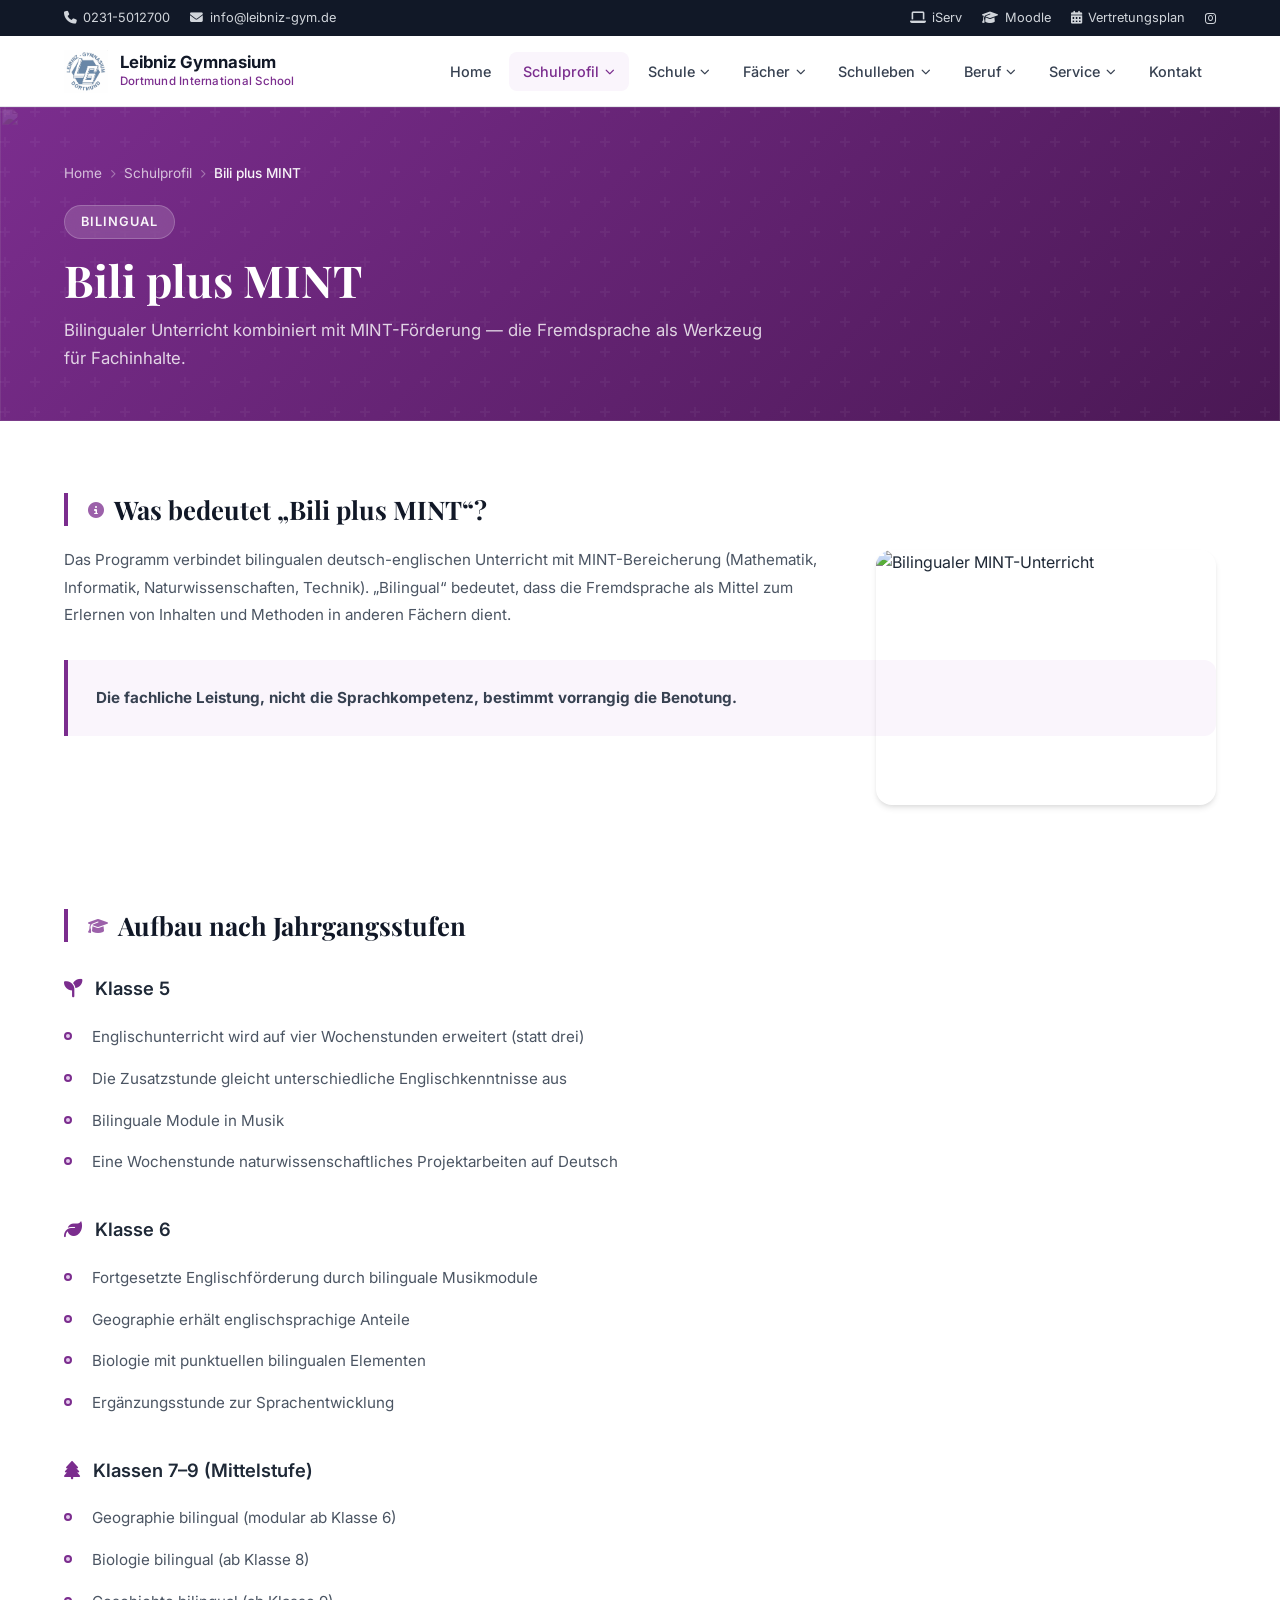
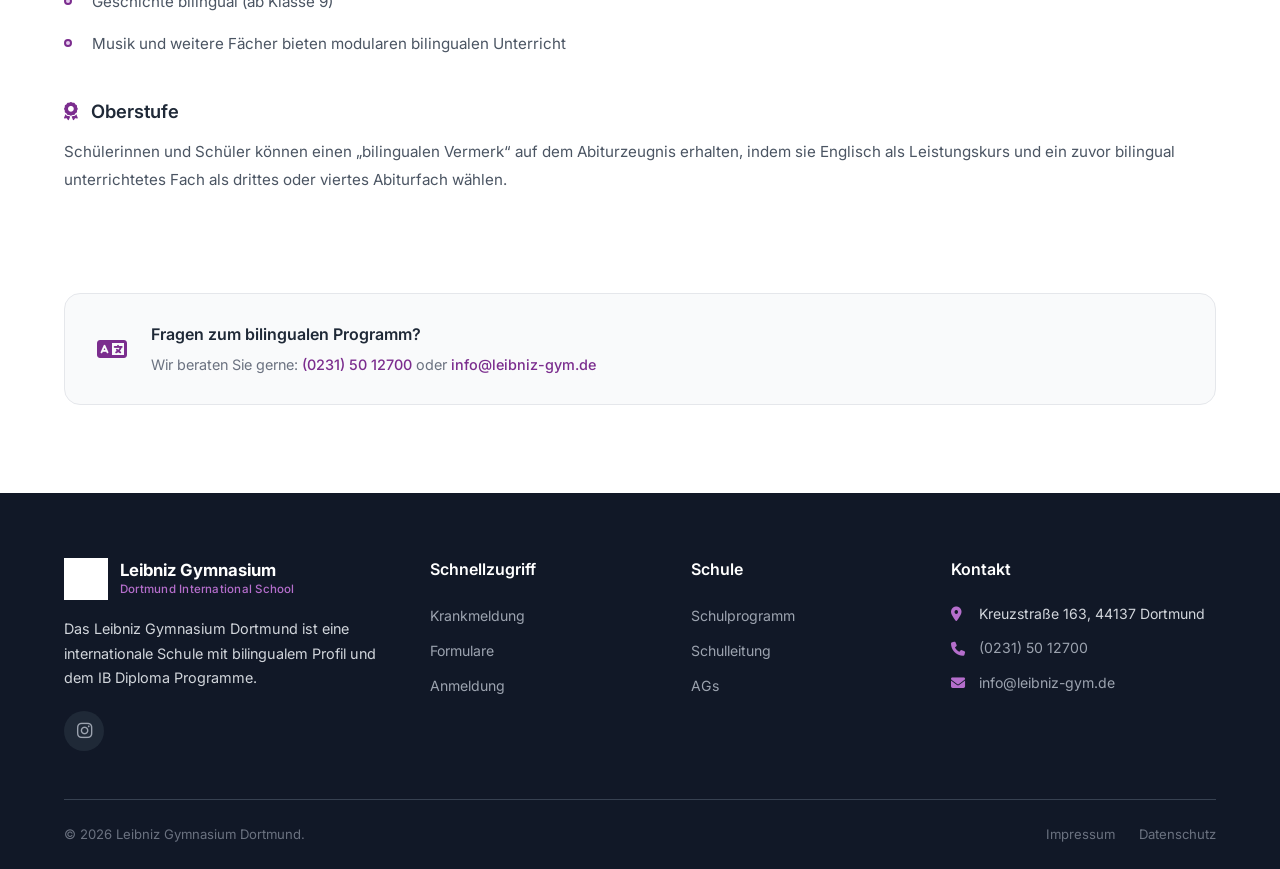
==== commit 54ee2464: "KKG-inspired subpage redesign: inline images, question headings, contact boxes - Add CSS for floatin" ====
--- a/bili-mint.html
+++ b/bili-mint.html
@@ -43,6 +43,7 @@
         <div class="container">
             <div class="content-section">
                 <h2><i class="fas fa-info-circle"></i> Was bedeutet &bdquo;Bili plus MINT&ldquo;?</h2>
+                <div class="content-image content-image-right"><img src="img/school-lab.jpg" alt="Bilingualer MINT-Unterricht"></div>
                 <p>Das Programm verbindet bilingualen deutsch-englischen Unterricht mit MINT-Bereicherung (Mathematik, Informatik, Naturwissenschaften, Technik). &bdquo;Bilingual&ldquo; bedeutet, dass die Fremdsprache als Mittel zum Erlernen von Inhalten und Methoden in anderen F&auml;chern dient.</p>
                 <div class="info-box">
                     <p><strong>Die fachliche Leistung, nicht die Sprachkompetenz, bestimmt vorrangig die Benotung.</strong></p>
@@ -79,6 +80,14 @@
                 <h3><i class="fas fa-award" style="color:var(--primary);margin-right:0.5rem;"></i> Oberstufe</h3>
                 <p>Sch&uuml;lerinnen und Sch&uuml;ler k&ouml;nnen einen &bdquo;bilingualen Vermerk&ldquo; auf dem Abiturzeugnis erhalten, indem sie Englisch als Leistungskurs und ein zuvor bilingual unterrichtetes Fach als drittes oder viertes Abiturfach w&auml;hlen.</p>
             </div>
+
+            <div class="section-contact-box">
+                <i class="fas fa-language"></i>
+                <div class="contact-box-content">
+                    <h4>Fragen zum bilingualen Programm?</h4>
+                    <p>Wir beraten Sie gerne: <a href="tel:02315012700">(0231) 50 12700</a> oder <a href="mailto:info@leibniz-gym.de">info@leibniz-gym.de</a></p>
+                </div>
+            </div>
         </div>
     </section>
 
--- a/css/style.css
+++ b/css/style.css
@@ -1400,6 +1400,148 @@
     margin-top: 0;
 }
 
+/* --- Inline Content Images (KKG-inspired) --- */
+.content-image {
+    border-radius: var(--radius-xl);
+    overflow: hidden;
+    margin-bottom: 1.5rem;
+    box-shadow: var(--shadow-md);
+}
+
+.content-image img {
+    width: 100%;
+    height: 100%;
+    object-fit: cover;
+    display: block;
+}
+
+.content-image-right {
+    float: right;
+    width: 340px;
+    margin: 0.25rem 0 1.5rem 2rem;
+}
+
+.content-image-left {
+    float: left;
+    width: 340px;
+    margin: 0.25rem 2rem 1.5rem 0;
+}
+
+.content-image-right img,
+.content-image-left img {
+    aspect-ratio: 4/3;
+}
+
+.content-section::after {
+    content: '';
+    display: table;
+    clear: both;
+}
+
+/* --- Card Link Button (KKG "Mehr erfahren") --- */
+.card-link {
+    display: inline-flex;
+    align-items: center;
+    gap: 0.4rem;
+    font-size: 0.85rem;
+    font-weight: 600;
+    color: var(--primary);
+    margin-top: 0.75rem;
+    transition: all var(--transition);
+}
+
+.card-link i {
+    font-size: 0.7rem;
+    display: inline;
+    margin-bottom: 0;
+    transition: transform var(--transition);
+}
+
+.content-card:hover .card-link {
+    gap: 0.65rem;
+}
+
+.content-card:hover .card-link i {
+    transform: translateX(3px);
+}
+
+/* --- Section Contact Box (KKG-inspired) --- */
+.section-contact-box {
+    background: var(--gray-50);
+    border: 1px solid var(--gray-200);
+    border-radius: var(--radius-xl);
+    padding: 1.75rem 2rem;
+    margin-top: 2rem;
+    display: flex;
+    align-items: center;
+    gap: 1.5rem;
+}
+
+.section-contact-box i {
+    color: var(--primary);
+    font-size: 1.5rem;
+    flex-shrink: 0;
+}
+
+.section-contact-box .contact-box-content h4 {
+    font-size: 1rem;
+    font-weight: 600;
+    color: var(--gray-800);
+    margin-bottom: 0.35rem;
+}
+
+.section-contact-box .contact-box-content p {
+    font-size: 0.9rem;
+    color: var(--gray-500);
+    margin-bottom: 0;
+    line-height: 1.6;
+}
+
+.section-contact-box .contact-box-content a {
+    color: var(--primary);
+    font-weight: 500;
+}
+
+.section-contact-box .contact-box-content a:hover {
+    text-decoration: underline;
+}
+
+/* --- Content Intro (larger lead paragraph) --- */
+.content-intro {
+    font-size: 1.1rem;
+    line-height: 1.75;
+    color: var(--gray-700);
+    margin-bottom: 2rem;
+}
+
+/* --- Wider Spacing for Content Sections --- */
+.page-content {
+    padding: 4.5rem 0 5.5rem;
+}
+
+.content-section {
+    margin-bottom: 5rem;
+}
+
+/* --- Image-Text Layout (side by side) --- */
+.content-with-image {
+    display: grid;
+    grid-template-columns: 1fr 1fr;
+    gap: 3rem;
+    align-items: start;
+    margin-top: 1.5rem;
+}
+
+.content-with-image .content-text p {
+    margin-bottom: 1rem;
+}
+
+.content-with-image .content-image {
+    margin-bottom: 0;
+    height: 100%;
+    min-height: 250px;
+}
+
 /* --- Sub-Page Responsive --- */
 @media (max-width: 768px) {
     .page-header {
@@ -1417,6 +1559,24 @@
     .breadcrumb {
         font-size: 0.8rem;
         margin-bottom: 1rem;
+    }
+
+    .content-image-right,
+    .content-image-left {
+        float: none;
+        width: 100%;
+        margin: 0 0 1.5rem 0;
+    }
+
+    .content-with-image {
+        grid-template-columns: 1fr;
+        gap: 1.5rem;
+    }
+
+    .section-contact-box {
+        flex-direction: column;
+        text-align: center;
+        gap: 1rem;
     }
 }
 
